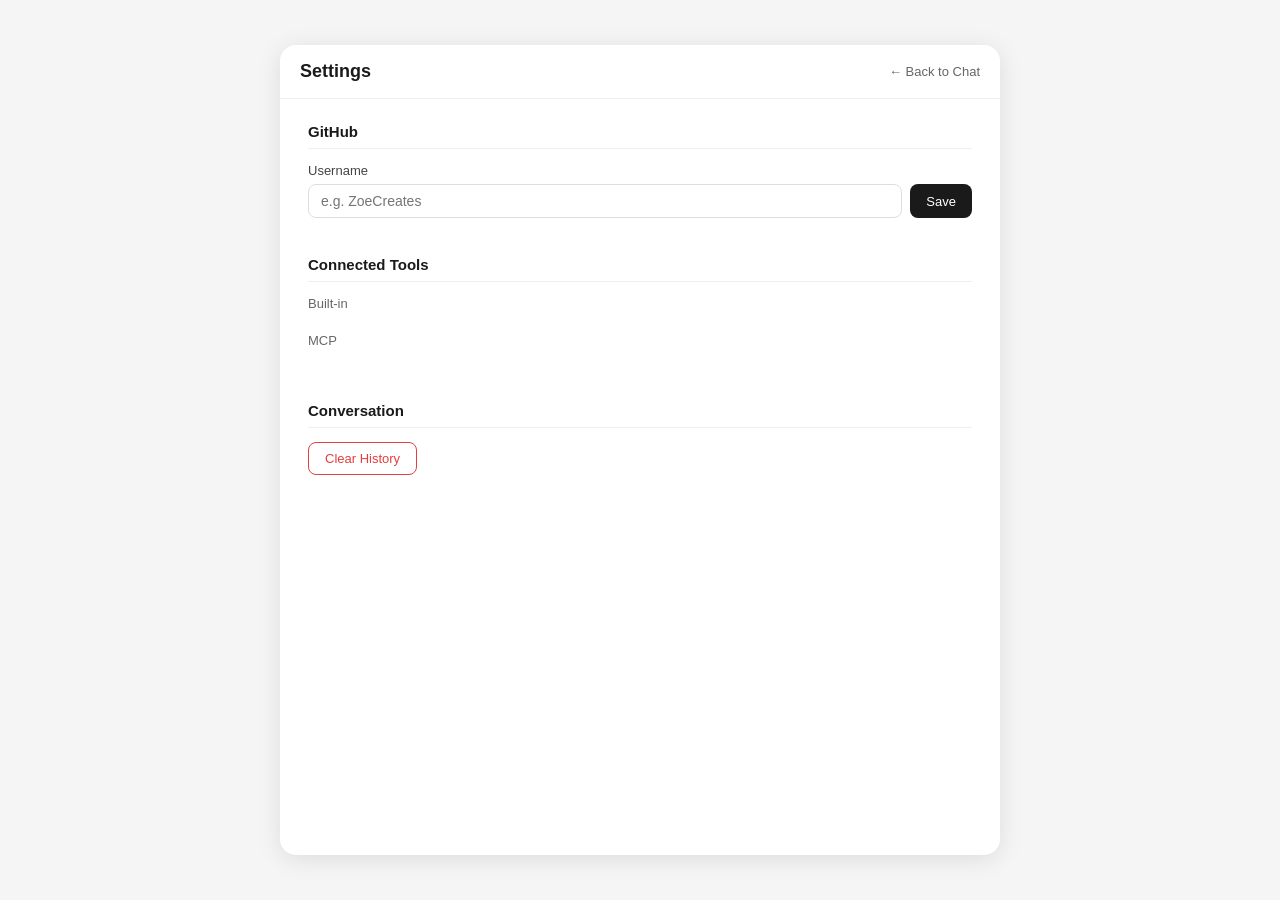
==== templates/settings.html @ 3a6703e3 "add settings page, switch UI to English" ====
<!DOCTYPE html>
<html lang="en">
<head>
    <meta charset="UTF-8">
    <meta name="viewport" content="width=device-width, initial-scale=1.0">
    <title>Settings - My Agent</title>
    <link rel="stylesheet" href="/static/style.css">
</head>
<body>
    <div class="container">
        <div class="header">
            <h1>Settings</h1>
            <a href="/" class="nav-link">← Back to Chat</a>
        </div>

        <div class="settings-body">

            <div class="section">
                <h2>GitHub</h2>
                <div class="field">
                    <label>Username</label>
                    <div class="field-row">
                        <input type="text" id="github-username" placeholder="e.g. ZoeCreates" />
                        <button onclick="saveSettings()">Save</button>
                    </div>
                    <p class="hint" id="save-status"></p>
                </div>
            </div>

            <div class="section">
                <h2>Connected Tools</h2>
                <div class="subsection">
                    <h3>Built-in</h3>
                    <ul id="builtin-tools" class="tool-list"></ul>
                </div>
                <div class="subsection">
                    <h3>MCP</h3>
                    <ul id="mcp-tools" class="tool-list"></ul>
                </div>
            </div>

            <div class="section">
                <h2>Conversation</h2>
                <button class="danger-btn" onclick="clearHistory()">Clear History</button>
                <p class="hint" id="clear-status"></p>
            </div>

        </div>
    </div>

    <script>
        async function loadTools() {
            const res = await fetch("/api/tools");
            const data = await res.json();

            const builtinList = document.getElementById("builtin-tools");
            data.builtin.forEach(name => {
                const li = document.createElement("li");
                li.innerText = name;
                builtinList.appendChild(li);
            });

            const mcpList = document.getElementById("mcp-tools");
            data.mcp.forEach(name => {
                const li = document.createElement("li");
                li.innerText = name;
                mcpList.appendChild(li);
            });
        }

        async function saveSettings() {
            const username = document.getElementById("github-username").value.trim();
            if (!username) return;
            const res = await fetch("/api/settings", {
                method: "POST",
                headers: {"Content-Type": "application/json"},
                body: JSON.stringify({github_username: username})
            });
            const data = await res.json();
            const status = document.getElementById("save-status");
            if (data.status === "ok") {
                status.innerText = "✓ Saved";
                status.style.color = "green";
            } else {
                status.innerText = "Failed to save";
                status.style.color = "red";
            }
        }

        async function clearHistory() {
            await fetch("/clear", {method: "POST"});
            const status = document.getElementById("clear-status");
            status.innerText = "✓ Cleared";
            status.style.color = "green";
        }

        loadTools();
    </script>
</body>
</html>
---- static/style.css ----
* {
    margin: 0;
    padding: 0;
    box-sizing: border-box;
}

body {
    font-family: -apple-system, BlinkMacSystemFont, "Segoe UI", sans-serif;
    background: #f5f5f5;
    height: 100vh;
    display: flex;
    justify-content: center;
    align-items: center;
}

.container {
    width: 100%;
    max-width: 720px;
    height: 90vh;
    background: white;
    border-radius: 16px;
    box-shadow: 0 4px 24px rgba(0,0,0,0.1);
    display: flex;
    flex-direction: column;
    overflow: hidden;
}

.header {
    padding: 16px 20px;
    border-bottom: 1px solid #eee;
    display: flex;
    justify-content: space-between;
    align-items: center;
}

.header h1 {
    font-size: 18px;
    font-weight: 600;
    color: #1a1a1a;
}

.header button {
    background: none;
    border: 1px solid #ddd;
    border-radius: 8px;
    padding: 6px 12px;
    font-size: 13px;
    cursor: pointer;
    color: #666;
}

.header button:hover {
    background: #f5f5f5;
}

.messages {
    flex: 1;
    overflow-y: auto;
    padding: 20px;
    display: flex;
    flex-direction: column;
    gap: 12px;
}

.message {
    max-width: 75%;
    padding: 10px 14px;
    border-radius: 12px;
    font-size: 14px;
    line-height: 1.5;
    white-space: pre-wrap;
    word-break: break-word;
}

.message.user {
    background: #1a1a1a;
    color: white;
    align-self: flex-end;
    border-bottom-right-radius: 4px;
}

.message.agent {
    background: #f0f0f0;
    color: #1a1a1a;
    align-self: flex-start;
    border-bottom-left-radius: 4px;
}

.message.thinking {
    color: #999;
    font-style: italic;
}

.input-area {
    padding: 16px 20px;
    border-top: 1px solid #eee;
    display: flex;
    gap: 10px;
}

.input-area input {
    flex: 1;
    padding: 10px 14px;
    border: 1px solid #ddd;
    border-radius: 10px;
    font-size: 14px;
    outline: none;
}

.input-area input:focus {
    border-color: #1a1a1a;
}

.input-area button {
    padding: 10px 20px;
    background: #1a1a1a;
    color: white;
    border: none;
    border-radius: 10px;
    font-size: 14px;
    cursor: pointer;
}

.input-area button:hover {
    background: #333;
}

/* Settings */
.nav-link {
    font-size: 13px;
    color: #666;
    text-decoration: none;
}

.nav-link:hover { color: #1a1a1a; }

.settings-body {
    flex: 1;
    overflow-y: auto;
    padding: 24px 28px;
    display: flex;
    flex-direction: column;
    gap: 32px;
}

.section h2 {
    font-size: 15px;
    font-weight: 600;
    color: #1a1a1a;
    margin-bottom: 14px;
    padding-bottom: 8px;
    border-bottom: 1px solid #eee;
}

.subsection {
    margin-bottom: 14px;
}

.subsection h3 {
    font-size: 13px;
    font-weight: 500;
    color: #666;
    margin-bottom: 8px;
}

.field label {
    display: block;
    font-size: 13px;
    color: #444;
    margin-bottom: 6px;
}

.field-row {
    display: flex;
    gap: 8px;
}

.field-row input {
    flex: 1;
    padding: 8px 12px;
    border: 1px solid #ddd;
    border-radius: 8px;
    font-size: 14px;
    outline: none;
}

.field-row input:focus { border-color: #1a1a1a; }

.field-row button {
    padding: 8px 16px;
    background: #1a1a1a;
    color: white;
    border: none;
    border-radius: 8px;
    font-size: 13px;
    cursor: pointer;
}

.hint {
    font-size: 12px;
    color: #999;
    margin-top: 6px;
}

.tool-list {
    list-style: none;
    display: flex;
    flex-wrap: wrap;
    gap: 6px;
}

.tool-list li {
    background: #f0f0f0;
    padding: 4px 10px;
    border-radius: 6px;
    font-size: 12px;
    color: #444;
}

.danger-btn {
    padding: 8px 16px;
    background: white;
    color: #e53e3e;
    border: 1px solid #e53e3e;
    border-radius: 8px;
    font-size: 13px;
    cursor: pointer;
}

.danger-btn:hover {
    background: #fff5f5;
}
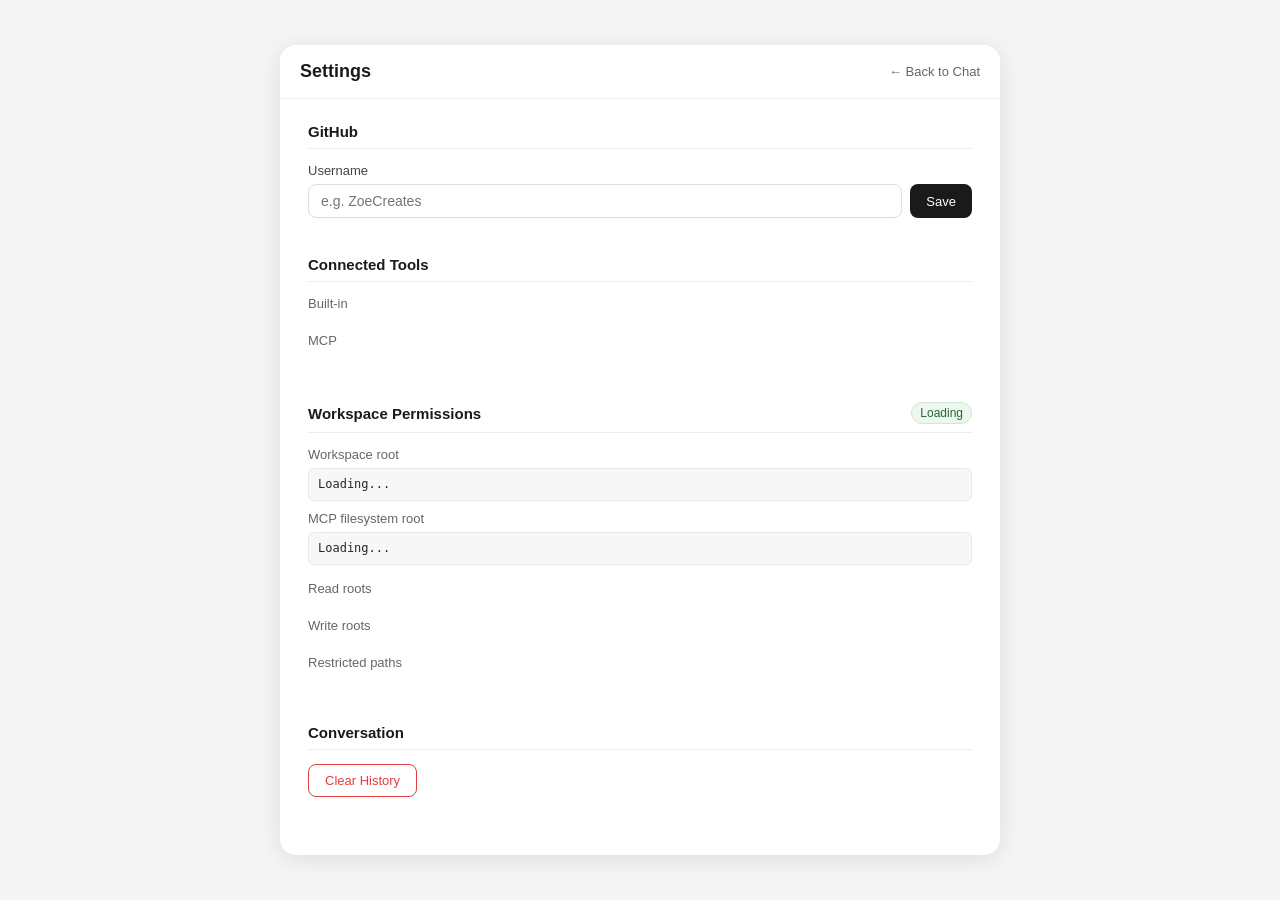
==== commit ceb119f4: "Show workspace permissions in settings" ====
--- a/templates/settings.html
+++ b/templates/settings.html
@@ -40,6 +40,36 @@
             </div>
 
             <div class="section">
+                <div class="section-title-row">
+                    <h2>Workspace Permissions</h2>
+                    <span class="status-pill" id="mcp-restriction">Loading</span>
+                </div>
+                <div class="permission-grid">
+                    <div class="permission-item">
+                        <h3>Workspace root</h3>
+                        <code id="workspace-root" class="code-value">Loading...</code>
+                    </div>
+                    <div class="permission-item">
+                        <h3>MCP filesystem root</h3>
+                        <code id="mcp-filesystem-root" class="code-value">Loading...</code>
+                    </div>
+                </div>
+
+                <div class="subsection">
+                    <h3>Read roots</h3>
+                    <ul id="read-roots" class="path-list"></ul>
+                </div>
+                <div class="subsection">
+                    <h3>Write roots</h3>
+                    <ul id="write-roots" class="path-list"></ul>
+                </div>
+                <div class="subsection">
+                    <h3>Restricted paths</h3>
+                    <ul id="restricted-paths" class="path-list"></ul>
+                </div>
+            </div>
+
+            <div class="section">
                 <h2>Conversation</h2>
                 <button class="danger-btn" onclick="clearHistory()">Clear History</button>
                 <p class="hint" id="clear-status"></p>
@@ -66,6 +96,40 @@
                 li.innerText = name;
                 mcpList.appendChild(li);
             });
+        }
+
+        function renderPathList(id, values) {
+            const list = document.getElementById(id);
+            list.innerHTML = "";
+            if (!values || values.length === 0) {
+                const li = document.createElement("li");
+                li.className = "empty-state";
+                li.innerText = "None";
+                list.appendChild(li);
+                return;
+            }
+            values.forEach(value => {
+                const li = document.createElement("li");
+                const code = document.createElement("code");
+                code.innerText = value;
+                li.appendChild(code);
+                list.appendChild(li);
+            });
+        }
+
+        async function loadWorkspacePolicy() {
+            const res = await fetch("/api/workspace-policy");
+            const data = await res.json();
+
+            document.getElementById("workspace-root").innerText = data.workspace_root;
+            document.getElementById("mcp-filesystem-root").innerText = data.mcp_filesystem_root;
+            const restriction = document.getElementById("mcp-restriction");
+            restriction.innerText = data.restrict_mcp_to_workspace ? "MCP restricted" : "MCP expanded";
+            restriction.className = data.restrict_mcp_to_workspace ? "status-pill" : "status-pill warning";
+
+            renderPathList("read-roots", data.read_roots);
+            renderPathList("write-roots", data.write_roots);
+            renderPathList("restricted-paths", data.restricted_paths);
         }
 
         async function saveSettings() {
@@ -95,6 +159,7 @@
         }
 
         loadTools();
+        loadWorkspacePolicy();
     </script>
 </body>
 </html>
--- a/static/style.css
+++ b/static/style.css
@@ -152,6 +152,22 @@
     border-bottom: 1px solid #eee;
 }
 
+.section-title-row {
+    display: flex;
+    justify-content: space-between;
+    align-items: center;
+    gap: 12px;
+    margin-bottom: 14px;
+    padding-bottom: 8px;
+    border-bottom: 1px solid #eee;
+}
+
+.section-title-row h2 {
+    margin-bottom: 0;
+    padding-bottom: 0;
+    border-bottom: none;
+}
+
 .subsection {
     margin-bottom: 14px;
 }
@@ -217,6 +233,64 @@
     color: #444;
 }
 
+.permission-grid {
+    display: grid;
+    grid-template-columns: 1fr;
+    gap: 10px;
+    margin-bottom: 16px;
+}
+
+.permission-item h3 {
+    font-size: 13px;
+    font-weight: 500;
+    color: #666;
+    margin-bottom: 6px;
+}
+
+.code-value,
+.path-list code {
+    display: block;
+    width: 100%;
+    padding: 7px 9px;
+    background: #f7f7f7;
+    border: 1px solid #e8e8e8;
+    border-radius: 6px;
+    color: #262626;
+    font-family: ui-monospace, SFMono-Regular, Menlo, Monaco, Consolas, monospace;
+    font-size: 12px;
+    line-height: 1.4;
+    white-space: normal;
+    overflow-wrap: anywhere;
+}
+
+.path-list {
+    list-style: none;
+    display: flex;
+    flex-direction: column;
+    gap: 6px;
+}
+
+.path-list .empty-state {
+    color: #999;
+    font-size: 12px;
+}
+
+.status-pill {
+    flex: 0 0 auto;
+    padding: 3px 8px;
+    background: #edf7ee;
+    border: 1px solid #cfe8d2;
+    border-radius: 999px;
+    color: #276733;
+    font-size: 12px;
+}
+
+.status-pill.warning {
+    background: #fff8e8;
+    border-color: #ead9a7;
+    color: #735b16;
+}
+
 .danger-btn {
     padding: 8px 16px;
     background: white;
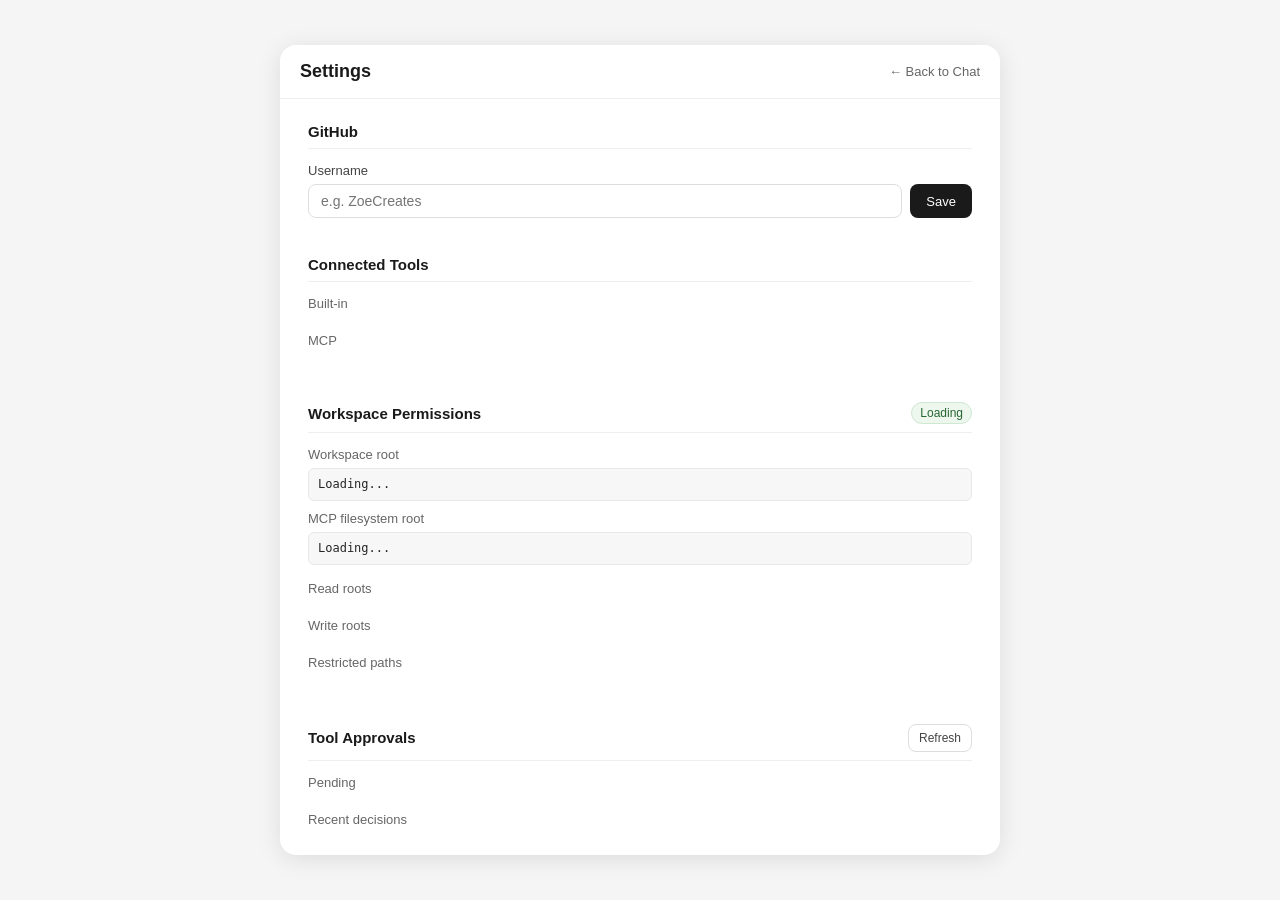
==== commit df8d53d4: "Add web tool approvals and file tool intent" ====
--- a/templates/settings.html
+++ b/templates/settings.html
@@ -70,6 +70,21 @@
             </div>
 
             <div class="section">
+                <div class="section-title-row">
+                    <h2>Tool Approvals</h2>
+                    <button class="secondary-btn" onclick="loadApprovals()">Refresh</button>
+                </div>
+                <div class="subsection">
+                    <h3>Pending</h3>
+                    <div id="approval-list" class="approval-list"></div>
+                </div>
+                <div class="subsection">
+                    <h3>Recent decisions</h3>
+                    <div id="approval-history" class="approval-list"></div>
+                </div>
+            </div>
+
+            <div class="section">
                 <h2>Conversation</h2>
                 <button class="danger-btn" onclick="clearHistory()">Clear History</button>
                 <p class="hint" id="clear-status"></p>
@@ -130,6 +145,106 @@
             renderPathList("read-roots", data.read_roots);
             renderPathList("write-roots", data.write_roots);
             renderPathList("restricted-paths", data.restricted_paths);
+        }
+
+        function renderApprovals(approvals) {
+            const container = document.getElementById("approval-list");
+            container.innerHTML = "";
+            if (!approvals || approvals.length === 0) {
+                const empty = document.createElement("p");
+                empty.className = "hint";
+                empty.innerText = "No pending tool approvals.";
+                container.appendChild(empty);
+                return;
+            }
+
+            approvals.forEach(item => {
+                const card = document.createElement("div");
+                card.className = "approval-card";
+
+                const header = document.createElement("div");
+                header.className = "approval-header";
+                const title = document.createElement("strong");
+                title.innerText = item.tool_name;
+                const risk = document.createElement("span");
+                risk.className = "status-pill warning";
+                risk.innerText = item.risk || item.status;
+                header.appendChild(title);
+                header.appendChild(risk);
+
+                const reason = document.createElement("p");
+                reason.className = "approval-reason";
+                reason.innerText = item.reason;
+
+                const args = document.createElement("pre");
+                args.className = "approval-args";
+                args.innerText = JSON.stringify(item.args, null, 2);
+
+                const actions = document.createElement("div");
+                actions.className = "approval-actions";
+                const allow = document.createElement("button");
+                allow.innerText = "Allow";
+                allow.onclick = () => decideApproval(item.id, "approve");
+                const deny = document.createElement("button");
+                deny.className = "danger-btn";
+                deny.innerText = "Deny";
+                deny.onclick = () => decideApproval(item.id, "deny");
+                actions.appendChild(allow);
+                actions.appendChild(deny);
+
+                card.appendChild(header);
+                card.appendChild(reason);
+                card.appendChild(args);
+                card.appendChild(actions);
+                container.appendChild(card);
+            });
+        }
+
+        function renderApprovalHistory(approvals) {
+            const container = document.getElementById("approval-history");
+            container.innerHTML = "";
+            if (!approvals || approvals.length === 0) {
+                const empty = document.createElement("p");
+                empty.className = "hint";
+                empty.innerText = "No recent approval decisions.";
+                container.appendChild(empty);
+                return;
+            }
+
+            approvals.slice(-5).reverse().forEach(item => {
+                const card = document.createElement("div");
+                card.className = "approval-card";
+                const header = document.createElement("div");
+                header.className = "approval-header";
+                const title = document.createElement("strong");
+                title.innerText = item.tool_name;
+                const status = document.createElement("span");
+                status.className = item.status === "executed" ? "status-pill" : "status-pill warning";
+                status.innerText = item.status;
+                header.appendChild(title);
+                header.appendChild(status);
+
+                const reason = document.createElement("p");
+                reason.className = "approval-reason";
+                reason.innerText = item.error || item.result || item.reason;
+
+                card.appendChild(header);
+                card.appendChild(reason);
+                container.appendChild(card);
+            });
+        }
+
+        async function loadApprovals() {
+            const res = await fetch("/api/approvals");
+            const data = await res.json();
+            const approvals = data.approvals || [];
+            renderApprovals(approvals.filter(item => item.status === "pending"));
+            renderApprovalHistory(approvals.filter(item => item.status !== "pending"));
+        }
+
+        async function decideApproval(id, action) {
+            await fetch(`/api/approvals/${id}/${action}`, {method: "POST"});
+            loadApprovals();
         }
 
         async function saveSettings() {
@@ -160,6 +275,7 @@
 
         loadTools();
         loadWorkspacePolicy();
+        loadApprovals();
     </script>
 </body>
 </html>
--- a/static/style.css
+++ b/static/style.css
@@ -51,6 +51,32 @@
 
 .header button:hover {
     background: #f5f5f5;
+}
+
+.approval-banner {
+    display: flex;
+    justify-content: space-between;
+    align-items: center;
+    gap: 12px;
+    padding: 9px 20px;
+    background: #fff8e8;
+    border-bottom: 1px solid #ead9a7;
+    color: #4f3f13;
+    font-size: 13px;
+}
+
+.approval-banner.hidden {
+    display: none;
+}
+
+.approval-banner a {
+    color: #1a1a1a;
+    font-weight: 600;
+    text-decoration: none;
+}
+
+.approval-banner a:hover {
+    text-decoration: underline;
 }
 
 .messages {
@@ -210,6 +236,20 @@
     border-radius: 8px;
     font-size: 13px;
     cursor: pointer;
+}
+
+.secondary-btn {
+    padding: 6px 10px;
+    background: white;
+    color: #444;
+    border: 1px solid #ddd;
+    border-radius: 8px;
+    font-size: 12px;
+    cursor: pointer;
+}
+
+.secondary-btn:hover {
+    background: #f5f5f5;
 }
 
 .hint {
@@ -291,6 +331,77 @@
     color: #735b16;
 }
 
+.approval-list {
+    display: flex;
+    flex-direction: column;
+    gap: 10px;
+}
+
+.approval-card {
+    border: 1px solid #e8e8e8;
+    border-radius: 8px;
+    padding: 12px;
+    background: #fafafa;
+}
+
+.approval-header {
+    display: flex;
+    justify-content: space-between;
+    align-items: center;
+    gap: 10px;
+    margin-bottom: 8px;
+}
+
+.approval-header strong {
+    min-width: 0;
+    font-size: 13px;
+    color: #1a1a1a;
+    overflow-wrap: anywhere;
+}
+
+.approval-reason {
+    font-size: 12px;
+    color: #555;
+    line-height: 1.4;
+    margin-bottom: 8px;
+    overflow-wrap: anywhere;
+}
+
+.approval-args {
+    max-height: 160px;
+    overflow: auto;
+    padding: 8px;
+    background: white;
+    border: 1px solid #eee;
+    border-radius: 6px;
+    color: #262626;
+    font-family: ui-monospace, SFMono-Regular, Menlo, Monaco, Consolas, monospace;
+    font-size: 12px;
+    line-height: 1.4;
+    white-space: pre-wrap;
+    overflow-wrap: anywhere;
+    margin-bottom: 10px;
+}
+
+.approval-actions {
+    display: flex;
+    gap: 8px;
+}
+
+.approval-actions button {
+    padding: 7px 12px;
+    background: #1a1a1a;
+    color: white;
+    border: none;
+    border-radius: 8px;
+    font-size: 12px;
+    cursor: pointer;
+}
+
+.approval-actions .danger-btn {
+    background: white;
+}
+
 .danger-btn {
     padding: 8px 16px;
     background: white;
